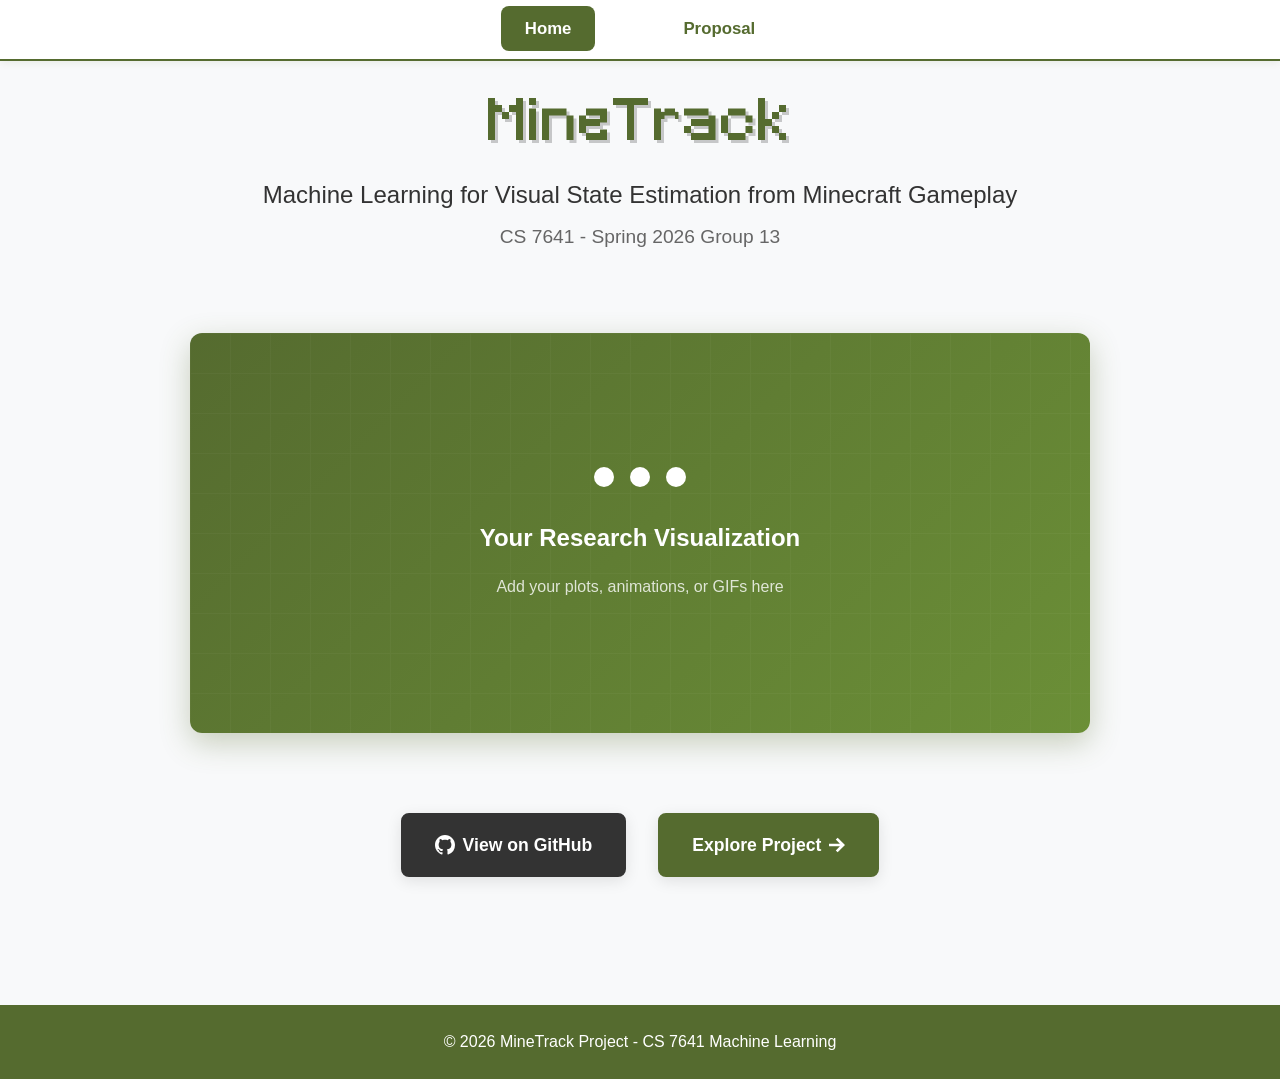
==== index.html @ 646cf546 "added proposal page" ====
<!DOCTYPE html>
<html lang="en">
<head>
    <meta charset="UTF-8">
    <meta name="viewport" content="width=device-width, initial-scale=1.0">
    <title>MineTrack - Machine Learning Project</title>
    <link rel="stylesheet" href="style.css">    <script src=\"script.js\" defer></script></head>
<body>

    <nav>
        <div class="container">
            <ul>
                <li><a href="index.html" class="active">Home</a></li>
                <!-- <li><a href="overview.html">Overview</a></li> -->
                <li><a href="proposal.html">Proposal</a></li>
            </ul>
        </div>
    </nav>

    <main>
        <div class="landing-container">
            <section class="hero-landing">
                <div class="hero-content">
                    <h1 class="hero-title">MineTrack</h1>
                    <p class="hero-subtitle">Machine Learning for Visual State Estimation from Minecraft Gameplay</p>
                    <p class="hero-description">CS 7641 - Spring 2026 Group 13</p>
                </div>
                
                <div class="visual-showcase">
                    <div class="placeholder-visual">
                        <!-- Placeholder for your research plots/animations -->
                        <div class="visual-content">
                            <div class="plot-placeholder">
                                <div class="animated-dots">
                                    <div class="dot"></div>
                                    <div class="dot"></div>
                                    <div class="dot"></div>
                                </div>
                                <p>Your Research Visualization</p>
                                <small>Add your plots, animations, or GIFs here</small>
                            </div>
                        </div>
                    </div>
                </div>

                <div class="action-buttons">
                    <a href="#" class="btn btn-github" id="github-btn">
                        <svg class="github-icon" viewBox="0 0 24 24" width="20" height="20">
                            <path fill="currentColor" d="M12 0C5.37 0 0 5.37 0 12c0 5.31 3.435 9.795 8.205 11.385.6.105.825-.255.825-.57 0-.285-.015-1.23-.015-2.235-3.015.555-3.795-.735-4.035-1.41-.135-.345-.72-1.41-1.23-1.695-.42-.225-1.02-.78-.015-.795.945-.015 1.62.87 1.845 1.23 1.08 1.815 2.805 1.305 3.495.99.105-.78.42-1.305.765-1.605-2.67-.3-5.46-1.335-5.46-5.925 0-1.305.465-2.385 1.23-3.225-.12-.3-.54-1.53.12-3.18 0 0 1.005-.315 3.3 1.23.96-.27 1.98-.405 3-.405s2.04.135 3 .405c2.295-1.56 3.3-1.23 3.3-1.23.66 1.65.24 2.88.12 3.18.765.84 1.23 1.905 1.23 3.225 0 4.605-2.805 5.625-5.475 5.925.435.375.81 1.095.81 2.22 0 1.605-.015 2.895-.015 3.3 0 .315.225.69.825.57A12.02 12.02 0 0024 12c0-6.63-5.37-12-12-12z"/>
                        </svg>
                        View on GitHub
                    </a>
                    <a href="proposal.html" class="btn btn-primary">
                        Explore Project
                        <svg class="arrow-icon" viewBox="0 0 24 24" width="16" height="16">
                            <path fill="currentColor" d="M13.025 1l-2.847 2.828 6.176 6.176h-16.354v3.992h16.354l-6.176 6.176 2.847 2.828 10.975-11z"/>
                        </svg>
                    </a>
                </div>
            </section>
        </div>
    </main>

    <footer>
        <div class="container">
            <p>&copy; 2026 MineTrack Project - CS 7641 Machine Learning</p>
        </div>
    </footer>
</body>
</html>
---- style.css ----
/* Reset and Base Styles */
/* Custom Minecraft Font */
@font-face {
    font-family: 'Minecraft';
    src: url('fonts/Minecraft.ttf') format('truetype');
    font-weight: normal;
    font-style: normal;
}

@import url('https://fonts.googleapis.com/css2?family=Inter:wght@300;400;500;600;700;800&display=swap');

* {
    margin: 0;
    padding: 0;
    box-sizing: border-box;
}

body {
    font-family: 'Inter', 'Segoe UI', 'Roboto', 'Helvetica Neue', Arial, sans-serif;
    line-height: 1.6;
    color: #333;
    background-color: #f8f9fa;
}

.container {
    max-width: 1200px;
    margin: 0 auto;
    padding: 0 20px;
}

/* Minecraft-style title for headers */
.minecraft-title {
    font-family: 'Minecraft', 'Press Start 2P', monospace;
    font-weight: 400;
    text-shadow: 2px 2px 0px rgba(0,0,0,0.2);
    letter-spacing: 1px;
}
.content-panel {
    background-color: white;
    border-radius: 12px;
    padding: 2rem;
    margin: 2rem 0;
    box-shadow: 0 4px 15px rgba(85, 107, 47, 0.1);
    border: 1px solid rgba(85, 107, 47, 0.1);
}

.content-panel h2 {
    color: #556b2f;
    border-bottom: 3px solid #556b2f;
    padding-bottom: 0.5rem;
    margin-bottom: 1.5rem;
}

.content-panel h3 {
    color: #556b2f;
    margin-top: 2rem;
    margin-bottom: 1rem;
}

.content-panel h4 {
    color: #556b2f;
    margin-top: 1.5rem;
    margin-bottom: 0.8rem;
    font-weight: 600;
}

/* Header */
header {
    background-color: white;
    color: #556b2f;
    padding: 2rem 0;
    text-align: center;
    box-shadow: 0 2px 10px rgba(85, 107, 47, 0.1);
}

header h1 {
    font-size: 2.5rem;
    font-weight: 700;
    margin-bottom: 0.5rem;
    letter-spacing: -0.5px;
}

.subtitle {
    font-size: 1.1rem;
    color: #666;
    font-weight: 400;
}

/* Navigation */
nav {
    background-color: white;
    padding: 1rem 0;
    box-shadow: 0 2px 8px rgba(85, 107, 47, 0.1);
    border-bottom: 2px solid #556b2f;
}

nav ul {
    list-style: none;
    display: flex;
    justify-content: center;
    flex-wrap: wrap;
}

nav li {
    margin: 0 2rem;
}

nav a {
    color: #556b2f;
    text-decoration: none;
    padding: 0.8rem 1.5rem;
    border-radius: 8px;
    transition: all 0.3s ease;
    font-weight: 600;
    font-size: 1.05rem;
}

nav a:hover,
nav a.active {
    background-color: #556b2f;
    color: white;
    transform: translateY(-1px);
}

/* Main Content */
main {
    min-height: calc(100vh - 200px);
    padding: 2rem 0;
}

/* Landing Page Styles */
.landing-container {
    max-width: 1400px;
    margin: 0 auto;
    padding: 0 20px;
}

.hero-landing {
    display: flex;
    flex-direction: column;
    align-items: center;
    justify-content: center;
    min-height: 80vh;
    text-align: center;
    gap: 3rem;
}

.hero-content {
    max-width: 800px;
}

.hero-title {
    font-family: 'Minecraft', 'Press Start 2P', monospace;
    font-size: 3.5rem;
    font-weight: 400;
    color: #556b2f;
    margin-bottom: 1rem;
    text-shadow: 3px 3px 0px rgba(0,0,0,0.2);
    letter-spacing: 2px;
    line-height: 1.2;
}

.hero-subtitle {
    font-size: 1.5rem;
    color: #333;
    margin-bottom: 0.5rem;
    font-weight: 400;
}

.hero-description {
    font-size: 1.2rem;
    color: #666;
    font-weight: 300;
}

/* Visual Showcase */
.visual-showcase {
    width: 100%;
    max-width: 900px;
    margin: 2rem 0;
}

.placeholder-visual {
    background: linear-gradient(135deg, #556b2f 0%, #6b8f37 100%);
    border-radius: 12px;
    padding: 3rem;
    box-shadow: 0 10px 30px rgba(85, 107, 47, 0.3);
    min-height: 400px;
    display: flex;
    align-items: center;
    justify-content: center;
    position: relative;
    overflow: hidden;
}

.placeholder-visual::before {
    content: '';
    position: absolute;
    top: 0;
    left: 0;
    right: 0;
    bottom: 0;
    background: url('data:image/svg+xml,<svg xmlns="http://www.w3.org/2000/svg" viewBox="0 0 100 100"><defs><pattern id="grid" width="10" height="10" patternUnits="userSpaceOnUse"><path d="M 10 0 L 0 0 0 10" fill="none" stroke="%23ffffff" stroke-width="0.5" opacity="0.1"/></pattern></defs><rect width="100" height="100" fill="url(%23grid)"/></svg>') repeat;
    opacity: 0.3;
}

.visual-content {
    position: relative;
    z-index: 1;
    color: white;
    text-align: center;
}

.plot-placeholder {
    display: flex;
    flex-direction: column;
    align-items: center;
    gap: 1rem;
}

.animated-dots {
    display: flex;
    gap: 1rem;
    margin-bottom: 1rem;
}

.dot {
    width: 20px;
    height: 20px;
    border-radius: 50%;
    background-color: #ffffff;
    animation: pulse 2s infinite;
}

.dot:nth-child(2) {
    animation-delay: 0.5s;
}

.dot:nth-child(3) {
    animation-delay: 1s;
}

@keyframes pulse {
    0%, 100% {
        opacity: 0.3;
        transform: scale(1);
    }
    50% {
        opacity: 1;
        transform: scale(1.2);
    }
}

.visual-content p {
    font-size: 1.5rem;
    font-weight: bold;
    margin: 0;
}

.visual-content small {
    font-size: 1rem;
    opacity: 0.8;
}

/* Action Buttons */
.action-buttons {
    display: flex;
    gap: 2rem;
    justify-content: center;
    flex-wrap: wrap;
}

.btn {
    display: inline-flex;
    align-items: center;
    gap: 0.5rem;
    padding: 1rem 2rem;
    text-decoration: none;
    border-radius: 8px;
    font-weight: 600;
    font-size: 1.1rem;
    transition: all 0.3s ease;
    box-shadow: 0 4px 15px rgba(0,0,0,0.1);
    min-width: 180px;
    justify-content: center;
}

.btn:hover {
    transform: translateY(-2px);
    box-shadow: 0 6px 20px rgba(0,0,0,0.15);
}

.btn-github {
    background-color: #333;
    color: white;
    border: 2px solid #333;
}

.btn-github:hover {
    background-color: #555;
    border-color: #555;
}

.btn-primary {
    background-color: #556b2f;
    color: white;
    border: 2px solid #556b2f;
}

.btn-primary:hover {
    background-color: #6b8f37;
    border-color: #6b8f37;
}

.github-icon, .arrow-icon {
    flex-shrink: 0;
}

.arrow-icon {
    transition: transform 0.3s ease;
}

.btn-primary:hover .arrow-icon {
    transform: translateX(4px);
}

/* Section Styling */
section {
    margin-bottom: 3rem;
}

section h3 {
    font-size: 1.8rem;
    color: #2c3e50;
    margin-bottom: 1.5rem;
    border-bottom: 2px solid #3498db;
    padding-bottom: 0.5rem;
}

section h4 {
    font-size: 1.3rem;
    color: #34495e;
    margin: 1.5rem 0 1rem 0;
}

/* Quick Links */
.quick-links ul {
    list-style: none;
}

.quick-links li {
    margin: 0.7rem 0;
}

.quick-links a {
    color: #3498db;
    text-decoration: none;
    font-size: 1.1rem;
    border-left: 3px solid #3498db;
    padding-left: 1rem;
    display: block;
    transition: all 0.3s ease;
}

.quick-links a:hover {
    color: #2980b9;
    border-left-color: #2980b9;
    padding-left: 1.5rem;
}

/* Content Pages */
.content {
    max-width: 800px;
    margin: 0 auto;
}

.content h2 {
    font-size: 2rem;
    color: #556b2f;
    margin-bottom: 1.5rem;
    border-bottom: 3px solid #556b2f;
    padding-bottom: 0.5rem;
}

.content p {
    margin-bottom: 1.2rem;
    text-align: justify;
    line-height: 1.7;
}

.content ul, .content ol {
    margin-bottom: 1.2rem;
    padding-left: 2rem;
}

.content li {
    margin-bottom: 0.5rem;
}

/* Code blocks and pre-formatted text */
pre, code {
    background-color: #f4f4f4;
    border: 1px solid #ddd;
    border-radius: 4px;
    font-family: 'Courier New', monospace;
}

code {
    padding: 0.2rem 0.4rem;
    font-size: 0.9rem;
}

pre {
    padding: 1rem;
    overflow-x: auto;
    margin: 1rem 0;
}

/* Tables */
table {
    width: 100%;
    border-collapse: collapse;
    margin: 1.5rem 0;
    background-color: white;
    border-radius: 8px;
    overflow: hidden;
    box-shadow: 0 2px 8px rgba(85, 107, 47, 0.1);
}

th, td {
    padding: 1rem;
    text-align: left;
    border-bottom: 1px solid rgba(85, 107, 47, 0.1);
}

th {
    background-color: #556b2f;
    color: white;
    font-weight: 600;
    font-size: 0.95rem;
}

td {
    font-size: 0.9rem;
}

tr:hover {
    background-color: rgba(85, 107, 47, 0.05);
}

/* Data Stats and Results Tables */
.data-stats, .results-table {
    margin: 1.5rem 0;
}

/* Visualization Placeholder */
.visualization-placeholder {
    background-color: #f8f9fa;
    border: 2px dashed rgba(85, 107, 47, 0.3);
    border-radius: 8px;
    padding: 3rem;
    text-align: center;
    margin: 2rem 0;
    color: #666;
}

/* Strengths and Limitations Layout */
.strengths-limitations {
    display: grid;
    grid-template-columns: 1fr 1fr;
    gap: 2rem;
    margin: 2rem 0;
}

.strength-section, .limitation-section {
    background-color: #f8f9fa;
    padding: 1.5rem;
    border-radius: 8px;
    border-left: 4px solid #556b2f;
}

.strength-section h5, .limitation-section h5 {
    color: #556b2f;
    margin-bottom: 1rem;
    font-size: 1.1rem;
    font-weight: 600;
}

.strength-section ul, .limitation-section ul {
    margin: 0;
    padding-left: 1.2rem;
}

.strength-section li, .limitation-section li {
    margin-bottom: 0.5rem;
    color: #333;
}

/* Footer */
footer {
    background-color: #556b2f;
    color: white;
    text-align: center;
    padding: 1.5rem 0;
    margin-top: 3rem;
}

/* Responsive Design */
@media (max-width: 768px) {
    header h1 {
        font-size: 2rem;
    }
    
    nav ul {
        flex-direction: column;
        align-items: center;
    }
    
    nav li {
        margin: 0.3rem 0;
    }
    
    .hero-title {
        font-size: 2.2rem;
        letter-spacing: 1px;
    }
    
    .hero-subtitle {
        font-size: 1.2rem;
    }
    
    .placeholder-visual {
        padding: 2rem 1rem;
        min-height: 300px;
    }
    
    .action-buttons {
        flex-direction: column;
        align-items: center;
    }
    
    .btn {
        width: 100%;
        max-width: 280px;
    }
    
    .content-panel {
        padding: 1.5rem;
        margin: 1rem 0;
    }
    
    .strengths-limitations {
        grid-template-columns: 1fr;
        gap: 1rem;
    }
    
    .container {
        padding: 0 15px;
    }
    
    .landing-container {
        padding: 0 15px;
    }
    
    table {
        font-size: 0.85rem;
    }
    
    th, td {
        padding: 0.7rem 0.5rem;
    }
}
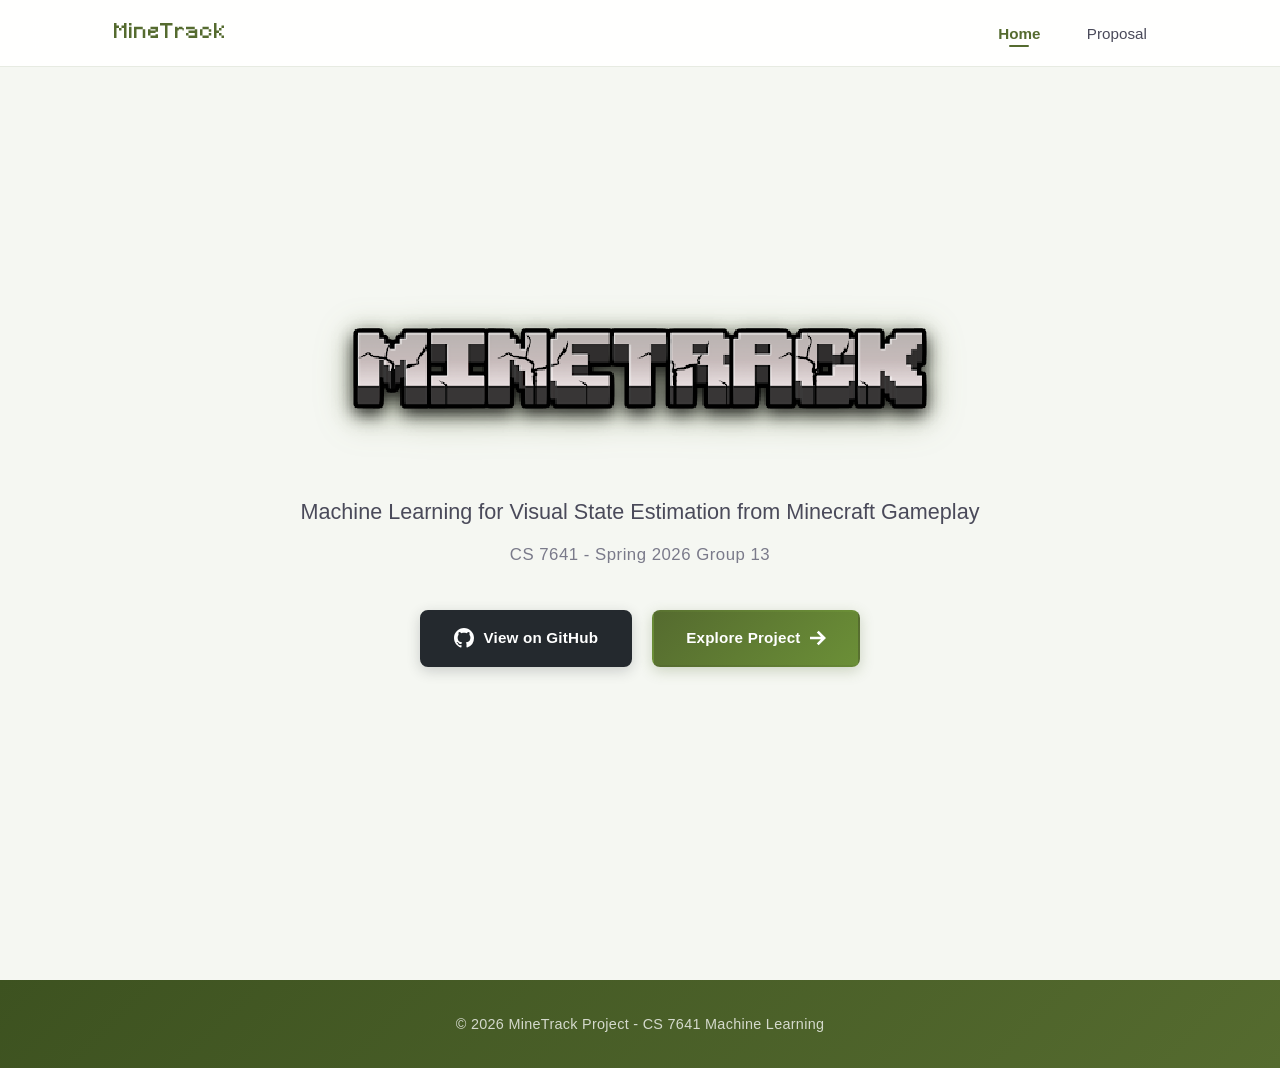
==== commit 4c3a7cb6: "Layout and visual updates" ====
--- a/index.html
+++ b/index.html
@@ -9,9 +9,9 @@
 
     <nav>
         <div class="container">
+            <a href="index.html" class="nav-brand">MineTrack</a>
             <ul>
                 <li><a href="index.html" class="active">Home</a></li>
-                <!-- <li><a href="overview.html">Overview</a></li> -->
                 <li><a href="proposal.html">Proposal</a></li>
             </ul>
         </div>
@@ -21,14 +21,13 @@
         <div class="landing-container">
             <section class="hero-landing">
                 <div class="hero-content">
-                    <h1 class="hero-title">MineTrack</h1>
+                    <img src="media/images/minetrack_logo.png" alt="MineTrack" class="hero-logo">
                     <p class="hero-subtitle">Machine Learning for Visual State Estimation from Minecraft Gameplay</p>
                     <p class="hero-description">CS 7641 - Spring 2026 Group 13</p>
                 </div>
                 
-                <div class="visual-showcase">
+                <!-- <div class="visual-showcase">
                     <div class="placeholder-visual">
-                        <!-- Placeholder for your research plots/animations -->
                         <div class="visual-content">
                             <div class="plot-placeholder">
                                 <div class="animated-dots">
@@ -41,7 +40,7 @@
                             </div>
                         </div>
                     </div>
-                </div>
+                </div> -->
 
                 <div class="action-buttons">
                     <a href="#" class="btn btn-github" id="github-btn">
--- a/style.css
+++ b/style.css
@@ -1,5 +1,29 @@
-/* Reset and Base Styles */
-/* Custom Minecraft Font */
+/* ===== CSS Custom Properties ===== */
+:root {
+    --green-dark: #3d5220;
+    --green-primary: #556b2f;
+    --green-medium: #6b8f37;
+    --green-light: #8ab648;
+    --green-pale: #e8f0d8;
+    --bg-body: #f5f7f2;
+    --bg-card: #ffffff;
+    --text-primary: #1a1a2e;
+    --text-secondary: #4a4a5a;
+    --text-muted: #7a7a8a;
+    --shadow-sm: 0 2px 8px rgba(85, 107, 47, 0.08);
+    --shadow-md: 0 4px 20px rgba(85, 107, 47, 0.12);
+    --shadow-lg: 0 12px 40px rgba(85, 107, 47, 0.18);
+    --shadow-hover: 0 8px 30px rgba(85, 107, 47, 0.22);
+    --radius-sm: 8px;
+    --radius-md: 14px;
+    --radius-lg: 20px;
+    --transition-fast: 0.2s cubic-bezier(0.4, 0, 0.2, 1);
+    --transition-smooth: 0.35s cubic-bezier(0.4, 0, 0.2, 1);
+    --font-body: 'Inter', 'Segoe UI', 'Roboto', 'Helvetica Neue', Arial, sans-serif;
+    --font-minecraft: 'Minecraft', 'Press Start 2P', monospace;
+}
+
+/* ===== Reset & Base ===== */
 @font-face {
     font-family: 'Minecraft';
     src: url('fonts/Minecraft.ttf') format('truetype');
@@ -9,68 +33,179 @@
 
 @import url('https://fonts.googleapis.com/css2?family=Inter:wght@300;400;500;600;700;800&display=swap');
 
-* {
+*, *::before, *::after {
     margin: 0;
     padding: 0;
     box-sizing: border-box;
 }
 
+html {
+    scroll-behavior: smooth;
+}
+
 body {
-    font-family: 'Inter', 'Segoe UI', 'Roboto', 'Helvetica Neue', Arial, sans-serif;
-    line-height: 1.6;
-    color: #333;
-    background-color: #f8f9fa;
+    font-family: var(--font-body);
+    line-height: 1.7;
+    color: var(--text-primary);
+    background-color: var(--bg-body);
+    -webkit-font-smoothing: antialiased;
+    -moz-osx-font-smoothing: grayscale;
 }
 
 .container {
-    max-width: 1200px;
+    max-width: 1100px;
     margin: 0 auto;
-    padding: 0 20px;
-}
-
-/* Minecraft-style title for headers */
+    padding: 0 24px;
+}
+
+/* ===== Scroll Animations ===== */
+.fade-in {
+    opacity: 0;
+    transform: translateY(24px);
+    transition: opacity 0.6s cubic-bezier(0.22, 1, 0.36, 1),
+                transform 0.6s cubic-bezier(0.22, 1, 0.36, 1);
+}
+
+.fade-in.visible {
+    opacity: 1;
+    transform: translateY(0);
+}
+
+/* Stagger delay classes for sequential reveal */
+.fade-delay-1 { transition-delay: 0.1s; }
+.fade-delay-2 { transition-delay: 0.2s; }
+.fade-delay-3 { transition-delay: 0.3s; }
+.fade-delay-4 { transition-delay: 0.4s; }
+
+/* ===== Minecraft Title Utility ===== */
 .minecraft-title {
-    font-family: 'Minecraft', 'Press Start 2P', monospace;
+    font-family: var(--font-minecraft);
     font-weight: 400;
-    text-shadow: 2px 2px 0px rgba(0,0,0,0.2);
+    text-shadow: 2px 2px 0px rgba(0,0,0,0.15);
     letter-spacing: 1px;
 }
+
+/* ===== Content Panels ===== */
 .content-panel {
-    background-color: white;
-    border-radius: 12px;
-    padding: 2rem;
+    background-color: var(--bg-card);
+    border-radius: var(--radius-md);
+    padding: 2.5rem;
     margin: 2rem 0;
-    box-shadow: 0 4px 15px rgba(85, 107, 47, 0.1);
-    border: 1px solid rgba(85, 107, 47, 0.1);
+    box-shadow: var(--shadow-md);
+    border: 1px solid rgba(85, 107, 47, 0.06);
+    transition: box-shadow var(--transition-smooth), transform var(--transition-smooth);
+    position: relative;
+    overflow: hidden;
+}
+
+.content-panel::before {
+    content: '';
+    position: absolute;
+    top: 0;
+    left: 0;
+    width: 4px;
+    height: 100%;
+    background: linear-gradient(180deg, var(--green-light), var(--green-primary));
+    border-radius: 4px 0 0 4px;
+    opacity: 0;
+    transition: opacity var(--transition-smooth);
+}
+
+.content-panel:hover {
+    box-shadow: var(--shadow-hover);
+    transform: translateY(-2px);
+}
+
+.content-panel:hover::before {
+    opacity: 1;
 }
 
 .content-panel h2 {
-    color: #556b2f;
-    border-bottom: 3px solid #556b2f;
-    padding-bottom: 0.5rem;
+    color: var(--green-dark);
+    border-bottom: none;
+    padding-bottom: 0.75rem;
     margin-bottom: 1.5rem;
+    font-family: var(--font-minecraft);
+    font-size: 1.6rem;
+    font-weight: 400;
+    position: relative;
+    letter-spacing: 0.5px;
+    line-height: 1.4;
+}
+
+.content-panel h2::after {
+    content: '';
+    position: absolute;
+    bottom: 0;
+    left: 0;
+    width: 50px;
+    height: 3px;
+    background: linear-gradient(90deg, var(--green-primary), var(--green-light));
+    border-radius: 3px;
+    transition: width var(--transition-smooth);
+}
+
+.content-panel:hover h2::after {
+    width: 80px;
 }
 
 .content-panel h3 {
-    color: #556b2f;
+    color: var(--green-primary);
     margin-top: 2rem;
     margin-bottom: 1rem;
+    font-weight: 600;
 }
 
 .content-panel h4 {
-    color: #556b2f;
-    margin-top: 1.5rem;
+    color: var(--green-dark);
+    margin-top: 1.75rem;
     margin-bottom: 0.8rem;
     font-weight: 600;
-}
-
-/* Header */
+    font-size: 1.05rem;
+    display: flex;
+    align-items: center;
+    gap: 0.5rem;
+}
+
+.content-panel h4::before {
+    content: '';
+    display: inline-block;
+    width: 6px;
+    height: 6px;
+    background-color: var(--green-medium);
+    border-radius: 50%;
+    flex-shrink: 0;
+}
+
+.content-panel p {
+    margin-bottom: 1rem;
+    color: var(--text-secondary);
+    line-height: 1.8;
+}
+
+.content-panel ul,
+.content-panel ol {
+    margin-left: 1.5rem;
+    margin-bottom: 1rem;
+}
+
+.content-panel li {
+    margin-bottom: 0.5rem;
+    color: var(--text-secondary);
+    line-height: 1.7;
+}
+
+.content-panel li::marker {
+    color: var(--green-medium);
+}
+
+/* ===== Header ===== */
 header {
-    background-color: white;
-    color: #556b2f;
+    background-color: var(--bg-card);
+    color: var(--green-primary);
     padding: 2rem 0;
     text-align: center;
-    box-shadow: 0 2px 10px rgba(85, 107, 47, 0.1);
+    box-shadow: var(--shadow-sm);
 }
 
 header h1 {
@@ -82,57 +217,111 @@
 
 .subtitle {
     font-size: 1.1rem;
-    color: #666;
+    color: var(--text-muted);
     font-weight: 400;
 }
 
-/* Navigation */
+/* ===== Navigation ===== */
 nav {
-    background-color: white;
+    background-color: rgba(255, 255, 255, 0.92);
+    backdrop-filter: blur(16px);
+    -webkit-backdrop-filter: blur(16px);
+    padding: 0;
+    box-shadow: 0 1px 0 rgba(85, 107, 47, 0.08);
+    border-bottom: none;
+    position: sticky;
+    top: 0;
+    z-index: 1000;
+    transition: box-shadow var(--transition-smooth);
+}
+
+nav.scrolled {
+    box-shadow: var(--shadow-md);
+}
+
+nav .container {
+    display: flex;
+    align-items: center;
+    justify-content: space-between;
+    padding-top: 0;
+    padding-bottom: 0;
+}
+
+.nav-brand {
+    font-family: var(--font-minecraft);
+    font-size: 1.25rem;
+    color: var(--green-primary);
+    text-decoration: none;
+    letter-spacing: 1px;
     padding: 1rem 0;
-    box-shadow: 0 2px 8px rgba(85, 107, 47, 0.1);
-    border-bottom: 2px solid #556b2f;
+    transition: color var(--transition-fast);
+}
+
+.nav-brand:hover {
+    color: var(--green-medium);
 }
 
 nav ul {
     list-style: none;
     display: flex;
-    justify-content: center;
-    flex-wrap: wrap;
+    align-items: center;
+    gap: 0.5rem;
 }
 
 nav li {
-    margin: 0 2rem;
+    margin: 0;
 }
 
 nav a {
-    color: #556b2f;
+    color: var(--text-secondary);
     text-decoration: none;
-    padding: 0.8rem 1.5rem;
-    border-radius: 8px;
-    transition: all 0.3s ease;
+    padding: 0.6rem 1.2rem;
+    border-radius: var(--radius-sm);
+    transition: all var(--transition-fast);
+    font-weight: 500;
+    font-size: 0.95rem;
+    position: relative;
+}
+
+nav a::after {
+    content: '';
+    position: absolute;
+    bottom: 4px;
+    left: 50%;
+    transform: translateX(-50%) scaleX(0);
+    width: 20px;
+    height: 2px;
+    background-color: var(--green-primary);
+    border-radius: 2px;
+    transition: transform var(--transition-fast);
+}
+
+nav a:hover {
+    color: var(--green-primary);
+    background-color: var(--green-pale);
+}
+
+nav a.active {
+    color: var(--green-primary);
     font-weight: 600;
-    font-size: 1.05rem;
-}
-
-nav a:hover,
-nav a.active {
-    background-color: #556b2f;
-    color: white;
-    transform: translateY(-1px);
-}
-
-/* Main Content */
+    background-color: transparent;
+}
+
+nav a.active::after {
+    transform: translateX(-50%) scaleX(1);
+}
+
+/* ===== Main Content ===== */
 main {
-    min-height: calc(100vh - 200px);
-    padding: 2rem 0;
-}
-
-/* Landing Page Styles */
+    min-height: calc(100vh - 160px);
+    padding: 2.5rem 0;
+}
+
+/* ===== Landing Page ===== */
 .landing-container {
-    max-width: 1400px;
+    max-width: 1200px;
     margin: 0 auto;
-    padding: 0 20px;
+    padding: 0 24px;
 }
 
 .hero-landing {
@@ -140,57 +329,103 @@
     flex-direction: column;
     align-items: center;
     justify-content: center;
-    min-height: 80vh;
+    min-height: 82vh;
     text-align: center;
-    gap: 3rem;
+    gap: 2.5rem;
 }
 
 .hero-content {
-    max-width: 800px;
+    max-width: 750px;
 }
 
 .hero-title {
-    font-family: 'Minecraft', 'Press Start 2P', monospace;
-    font-size: 3.5rem;
+    font-family: var(--font-minecraft);
+    font-size: 3.8rem;
     font-weight: 400;
-    color: #556b2f;
-    margin-bottom: 1rem;
-    text-shadow: 3px 3px 0px rgba(0,0,0,0.2);
-    letter-spacing: 2px;
+    background: linear-gradient(135deg, var(--green-dark) 0%, var(--green-medium) 50%, var(--green-light) 100%);
+    -webkit-background-clip: text;
+    -webkit-text-fill-color: transparent;
+    background-clip: text;
+    margin-bottom: 1.25rem;
+    letter-spacing: 3px;
     line-height: 1.2;
+    animation: titleFadeIn 1s cubic-bezier(0.22, 1, 0.36, 1) forwards;
+}
+
+@keyframes titleFadeIn {
+    from {
+        opacity: 0;
+        transform: translateY(20px);
+    }
+    to {
+        opacity: 1;
+        transform: translateY(0);
+    }
 }
 
 .hero-subtitle {
-    font-size: 1.5rem;
-    color: #333;
-    margin-bottom: 0.5rem;
+    font-size: 1.35rem;
+    color: var(--text-secondary);
+    margin-bottom: 0.75rem;
     font-weight: 400;
+    line-height: 1.6;
+    animation: subtitleFadeIn 1s 0.2s cubic-bezier(0.22, 1, 0.36, 1) both;
+}
+
+@keyframes subtitleFadeIn {
+    from {
+        opacity: 0;
+        transform: translateY(14px);
+    }
+    to {
+        opacity: 1;
+        transform: translateY(0);
+    }
 }
 
 .hero-description {
-    font-size: 1.2rem;
-    color: #666;
-    font-weight: 300;
-}
-
-/* Visual Showcase */
+    font-size: 1.05rem;
+    color: var(--text-muted);
+    font-weight: 400;
+    letter-spacing: 0.5px;
+    animation: subtitleFadeIn 1s 0.35s cubic-bezier(0.22, 1, 0.36, 1) both;
+}
+
+/* ===== Hero Logo ===== */
+.hero-logo {
+    max-width: 720px;
+    width: 100%;
+    height: auto;
+    margin-bottom: 1.25rem;
+    image-rendering: pixelated;
+    filter: drop-shadow(0 4px 16px rgba(85, 107, 47, 0.35));
+    animation: titleFadeIn 1s cubic-bezier(0.22, 1, 0.36, 1) forwards;
+}
+
+/* ===== Visual Showcase ===== */
 .visual-showcase {
     width: 100%;
-    max-width: 900px;
-    margin: 2rem 0;
+    max-width: 820px;
+    margin: 1rem 0;
+    animation: subtitleFadeIn 1s 0.5s cubic-bezier(0.22, 1, 0.36, 1) both;
 }
 
 .placeholder-visual {
-    background: linear-gradient(135deg, #556b2f 0%, #6b8f37 100%);
-    border-radius: 12px;
-    padding: 3rem;
-    box-shadow: 0 10px 30px rgba(85, 107, 47, 0.3);
-    min-height: 400px;
+    background: linear-gradient(135deg, var(--green-dark) 0%, var(--green-primary) 40%, var(--green-medium) 100%);
+    border-radius: var(--radius-lg);
+    padding: 3.5rem;
+    box-shadow: var(--shadow-lg);
+    min-height: 360px;
     display: flex;
     align-items: center;
     justify-content: center;
     position: relative;
     overflow: hidden;
+    transition: transform var(--transition-smooth), box-shadow var(--transition-smooth);
+}
+
+.placeholder-visual:hover {
+    box-shadow: 0 16px 50px rgba(85, 107, 47, 0.25);
 }
 
 .placeholder-visual::before {
@@ -204,6 +439,19 @@
     opacity: 0.3;
 }
 
+/* Decorative floating shapes */
+.placeholder-visual::after {
+    content: '';
+    position: absolute;
+    top: -40%;
+    right: -20%;
+    width: 400px;
+    height: 400px;
+    background: radial-gradient(circle, rgba(255,255,255,0.08) 0%, transparent 70%);
+    border-radius: 50%;
+    pointer-events: none;
+}
+
 .visual-content {
     position: relative;
     z-index: 1;
@@ -215,7 +463,7 @@
     display: flex;
     flex-direction: column;
     align-items: center;
-    gap: 1rem;
+    gap: 1.25rem;
 }
 
 .animated-dots {
@@ -225,91 +473,92 @@
 }
 
 .dot {
-    width: 20px;
-    height: 20px;
+    width: 14px;
+    height: 14px;
     border-radius: 50%;
-    background-color: #ffffff;
-    animation: pulse 2s infinite;
-}
-
-.dot:nth-child(2) {
-    animation-delay: 0.5s;
-}
-
-.dot:nth-child(3) {
-    animation-delay: 1s;
-}
-
-@keyframes pulse {
+    background-color: rgba(255, 255, 255, 0.9);
+    animation: dotPulse 2s infinite;
+}
+
+.dot:nth-child(2) { animation-delay: 0.4s; }
+.dot:nth-child(3) { animation-delay: 0.8s; }
+
+@keyframes dotPulse {
     0%, 100% {
-        opacity: 0.3;
+        opacity: 0.25;
         transform: scale(1);
     }
     50% {
         opacity: 1;
-        transform: scale(1.2);
+        transform: scale(1.3);
     }
 }
 
 .visual-content p {
-    font-size: 1.5rem;
-    font-weight: bold;
+    font-size: 1.3rem;
+    font-weight: 600;
     margin: 0;
+    letter-spacing: 0.3px;
 }
 
 .visual-content small {
-    font-size: 1rem;
-    opacity: 0.8;
-}
-
-/* Action Buttons */
+    font-size: 0.95rem;
+    opacity: 0.7;
+    font-weight: 300;
+}
+
+/* ===== Action Buttons ===== */
 .action-buttons {
     display: flex;
-    gap: 2rem;
+    gap: 1.25rem;
     justify-content: center;
     flex-wrap: wrap;
+    animation: subtitleFadeIn 1s 0.65s cubic-bezier(0.22, 1, 0.36, 1) both;
 }
 
 .btn {
     display: inline-flex;
     align-items: center;
-    gap: 0.5rem;
-    padding: 1rem 2rem;
+    gap: 0.6rem;
+    padding: 0.85rem 2rem;
     text-decoration: none;
-    border-radius: 8px;
+    border-radius: var(--radius-sm);
     font-weight: 600;
-    font-size: 1.1rem;
-    transition: all 0.3s ease;
-    box-shadow: 0 4px 15px rgba(0,0,0,0.1);
+    font-size: 0.95rem;
+    transition: all var(--transition-smooth);
     min-width: 180px;
     justify-content: center;
+    cursor: pointer;
+    letter-spacing: 0.2px;
 }
 
 .btn:hover {
-    transform: translateY(-2px);
-    box-shadow: 0 6px 20px rgba(0,0,0,0.15);
+    transform: translateY(-3px);
 }
 
 .btn-github {
-    background-color: #333;
+    background-color: #24292e;
     color: white;
-    border: 2px solid #333;
+    border: 2px solid #24292e;
+    box-shadow: 0 4px 14px rgba(36, 41, 46, 0.2);
 }
 
 .btn-github:hover {
-    background-color: #555;
-    border-color: #555;
+    background-color: #2f363d;
+    border-color: #2f363d;
+    box-shadow: 0 8px 24px rgba(36, 41, 46, 0.3);
 }
 
 .btn-primary {
-    background-color: #556b2f;
+    background: linear-gradient(135deg, var(--green-primary), var(--green-medium));
     color: white;
-    border: 2px solid #556b2f;
+    border: 2px solid transparent;
+    box-shadow: 0 4px 14px rgba(85, 107, 47, 0.25);
 }
 
 .btn-primary:hover {
-    background-color: #6b8f37;
-    border-color: #6b8f37;
+    box-shadow: 0 8px 24px rgba(85, 107, 47, 0.35);
+    background: linear-gradient(135deg, var(--green-medium), var(--green-light));
 }
 
 .github-icon, .arrow-icon {
@@ -317,33 +566,33 @@
 }
 
 .arrow-icon {
-    transition: transform 0.3s ease;
+    transition: transform var(--transition-fast);
 }
 
 .btn-primary:hover .arrow-icon {
     transform: translateX(4px);
 }
 
-/* Section Styling */
+/* ===== Section Styling ===== */
 section {
-    margin-bottom: 3rem;
+    margin-bottom: 2rem;
 }
 
 section h3 {
     font-size: 1.8rem;
-    color: #2c3e50;
+    color: var(--text-primary);
     margin-bottom: 1.5rem;
-    border-bottom: 2px solid #3498db;
+    border-bottom: 2px solid var(--green-pale);
     padding-bottom: 0.5rem;
 }
 
 section h4 {
     font-size: 1.3rem;
-    color: #34495e;
+    color: var(--text-primary);
     margin: 1.5rem 0 1rem 0;
 }
 
-/* Quick Links */
+/* ===== Quick Links ===== */
 .quick-links ul {
     list-style: none;
 }
@@ -353,22 +602,24 @@
 }
 
 .quick-links a {
-    color: #3498db;
+    color: var(--green-primary);
     text-decoration: none;
-    font-size: 1.1rem;
-    border-left: 3px solid #3498db;
-    padding-left: 1rem;
+    font-size: 1.05rem;
+    border-left: 3px solid var(--green-pale);
+    padding: 0.4rem 1rem;
     display: block;
-    transition: all 0.3s ease;
+    transition: all var(--transition-fast);
+    border-radius: 0 var(--radius-sm) var(--radius-sm) 0;
 }
 
 .quick-links a:hover {
-    color: #2980b9;
-    border-left-color: #2980b9;
-    padding-left: 1.5rem;
-}
-
-/* Content Pages */
+    color: var(--green-dark);
+    border-left-color: var(--green-primary);
+    background-color: var(--green-pale);
+    padding-left: 1.4rem;
+}
+
+/* ===== Content Pages ===== */
 .content {
     max-width: 800px;
     margin: 0 auto;
@@ -376,16 +627,17 @@
 
 .content h2 {
     font-size: 2rem;
-    color: #556b2f;
+    color: var(--green-dark);
     margin-bottom: 1.5rem;
-    border-bottom: 3px solid #556b2f;
+    border-bottom: 3px solid var(--green-primary);
     padding-bottom: 0.5rem;
 }
 
 .content p {
     margin-bottom: 1.2rem;
     text-align: justify;
-    line-height: 1.7;
+    line-height: 1.8;
+    color: var(--text-secondary);
 }
 
 .content ul, .content ol {
@@ -395,94 +647,108 @@
 
 .content li {
     margin-bottom: 0.5rem;
-}
-
-/* Code blocks and pre-formatted text */
+    color: var(--text-secondary);
+}
+
+/* ===== Code Blocks ===== */
 pre, code {
-    background-color: #f4f4f4;
-    border: 1px solid #ddd;
-    border-radius: 4px;
+    background-color: #f0f3ea;
+    border: 1px solid rgba(85, 107, 47, 0.12);
+    border-radius: 6px;
     font-family: 'Courier New', monospace;
 }
 
 code {
-    padding: 0.2rem 0.4rem;
-    font-size: 0.9rem;
+    padding: 0.2rem 0.5rem;
+    font-size: 0.88rem;
+    color: var(--green-dark);
 }
 
 pre {
-    padding: 1rem;
+    padding: 1.25rem;
     overflow-x: auto;
     margin: 1rem 0;
 }
 
-/* Tables */
+/* ===== Tables ===== */
 table {
     width: 100%;
     border-collapse: collapse;
     margin: 1.5rem 0;
-    background-color: white;
-    border-radius: 8px;
+    background-color: var(--bg-card);
+    border-radius: var(--radius-md);
     overflow: hidden;
-    box-shadow: 0 2px 8px rgba(85, 107, 47, 0.1);
+    box-shadow: var(--shadow-sm);
 }
 
 th, td {
-    padding: 1rem;
+    padding: 1rem 1.25rem;
     text-align: left;
-    border-bottom: 1px solid rgba(85, 107, 47, 0.1);
+    border-bottom: 1px solid rgba(85, 107, 47, 0.08);
 }
 
 th {
-    background-color: #556b2f;
+    background: linear-gradient(135deg, var(--green-primary), var(--green-medium));
     color: white;
     font-weight: 600;
-    font-size: 0.95rem;
+    font-size: 0.9rem;
+    text-transform: uppercase;
+    letter-spacing: 0.5px;
 }
 
 td {
     font-size: 0.9rem;
+    color: var(--text-secondary);
 }
 
 tr:hover {
-    background-color: rgba(85, 107, 47, 0.05);
-}
-
-/* Data Stats and Results Tables */
+    background-color: rgba(85, 107, 47, 0.04);
+}
+
+tr:last-child td {
+    border-bottom: none;
+}
+
+/* ===== Data Stats ===== */
 .data-stats, .results-table {
     margin: 1.5rem 0;
 }
 
-/* Visualization Placeholder */
+/* ===== Visualization Placeholder ===== */
 .visualization-placeholder {
-    background-color: #f8f9fa;
-    border: 2px dashed rgba(85, 107, 47, 0.3);
-    border-radius: 8px;
+    background-color: var(--green-pale);
+    border: 2px dashed rgba(85, 107, 47, 0.2);
+    border-radius: var(--radius-md);
     padding: 3rem;
     text-align: center;
     margin: 2rem 0;
-    color: #666;
-}
-
-/* Strengths and Limitations Layout */
+    color: var(--text-muted);
+}
+
+/* ===== Strengths and Limitations ===== */
 .strengths-limitations {
     display: grid;
     grid-template-columns: 1fr 1fr;
-    gap: 2rem;
+    gap: 1.5rem;
     margin: 2rem 0;
 }
 
 .strength-section, .limitation-section {
-    background-color: #f8f9fa;
+    background-color: var(--green-pale);
     padding: 1.5rem;
-    border-radius: 8px;
-    border-left: 4px solid #556b2f;
+    border-radius: var(--radius-sm);
+    border-left: 4px solid var(--green-primary);
+    transition: transform var(--transition-fast);
+}
+
+.strength-section:hover, .limitation-section:hover {
+    transform: translateY(-2px);
 }
 
 .strength-section h5, .limitation-section h5 {
-    color: #556b2f;
+    color: var(--green-dark);
     margin-bottom: 1rem;
-    font-size: 1.1rem;
+    font-size: 1.05rem;
     font-weight: 600;
 }
 
@@ -493,80 +759,148 @@
 
 .strength-section li, .limitation-section li {
     margin-bottom: 0.5rem;
-    color: #333;
-}
-
-/* Footer */
+    color: var(--text-secondary);
+}
+
+/* ===== Footer ===== */
 footer {
-    background-color: #556b2f;
-    color: white;
+    background: linear-gradient(135deg, var(--green-dark), var(--green-primary));
+    color: rgba(255, 255, 255, 0.9);
     text-align: center;
-    padding: 1.5rem 0;
-    margin-top: 3rem;
-}
-
-/* Responsive Design */
+    padding: 2rem 0;
+    margin-top: 4rem;
+    font-size: 0.9rem;
+    letter-spacing: 0.3px;
+}
+
+footer p {
+    opacity: 0.85;
+}
+
+/* ===== Responsive Design ===== */
 @media (max-width: 768px) {
     header h1 {
         font-size: 2rem;
     }
-    
+
+    nav .container {
+        flex-direction: column;
+        gap: 0.5rem;
+        padding-top: 0.5rem;
+        padding-bottom: 0.5rem;
+    }
+
     nav ul {
-        flex-direction: column;
-        align-items: center;
-    }
-    
+        gap: 0.25rem;
+    }
+
     nav li {
-        margin: 0.3rem 0;
-    }
-    
+        margin: 0;
+    }
+
     .hero-title {
-        font-size: 2.2rem;
+        font-size: 2.4rem;
         letter-spacing: 1px;
     }
-    
+
     .hero-subtitle {
-        font-size: 1.2rem;
-    }
-    
+        font-size: 1.15rem;
+    }
+
+    .hero-landing {
+        min-height: 70vh;
+        gap: 2rem;
+    }
+
     .placeholder-visual {
-        padding: 2rem 1rem;
-        min-height: 300px;
-    }
-    
+        padding: 2rem 1.25rem;
+        min-height: 280px;
+        border-radius: var(--radius-md);
+    }
+
     .action-buttons {
         flex-direction: column;
         align-items: center;
     }
-    
+
     .btn {
         width: 100%;
         max-width: 280px;
     }
-    
+
     .content-panel {
         padding: 1.5rem;
-        margin: 1rem 0;
-    }
-    
+        margin: 1.25rem 0;
+        border-radius: var(--radius-sm);
+    }
+
+    .content-panel h2 {
+        font-size: 1.35rem;
+    }
+
     .strengths-limitations {
         grid-template-columns: 1fr;
         gap: 1rem;
     }
-    
+
     .container {
-        padding: 0 15px;
-    }
-    
+        padding: 0 16px;
+    }
+
     .landing-container {
-        padding: 0 15px;
-    }
-    
+        padding: 0 16px;
+    }
+
     table {
         font-size: 0.85rem;
     }
-    
+
     th, td {
         padding: 0.7rem 0.5rem;
     }
+}
+
+@media (max-width: 480px) {
+    .hero-title {
+        font-size: 2rem;
+    }
+
+    .content-panel {
+        padding: 1.25rem;
+    }
+
+    .btn {
+        padding: 0.75rem 1.5rem;
+        font-size: 0.9rem;
+    }
+}
+
+/* ===== Citations ===== */
+.cite a {
+    text-decoration: none;
+    color: var(--green-primary);
+    font-size: 0.88em;
+    font-weight: 600;
+    line-height: 0;
+    transition: color var(--transition-fast);
+}
+
+.cite a:hover {
+    text-decoration: underline;
+    color: var(--green-medium);
+}
+
+.references-list {
+    list-style-type: none;
+    margin-left: 0;
+    padding-left: 0;
+}
+
+.references-list li {
+    margin-bottom: 0.8rem;
+    text-indent: -1.5rem;
+    padding-left: 1.5rem;
+    line-height: 1.5;
+    color: var(--text-secondary);
+    font-size: 0.92rem;
 }
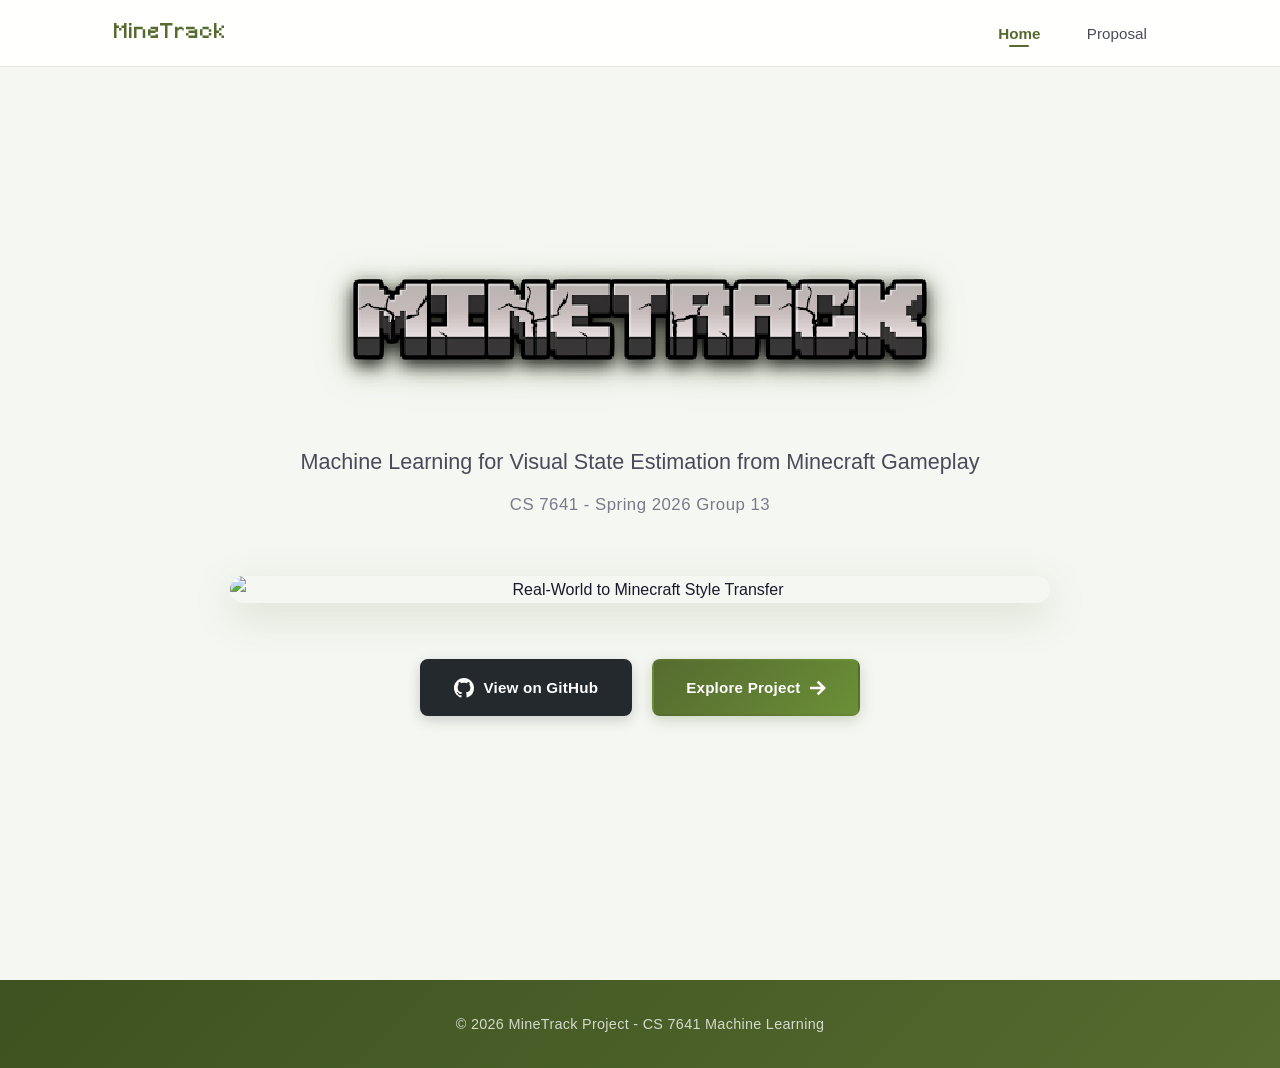
==== commit a5a2e36b: "added placeholder visual" ====
--- a/index.html
+++ b/index.html
@@ -26,21 +26,9 @@
                     <p class="hero-description">CS 7641 - Spring 2026 Group 13</p>
                 </div>
                 
-                <!-- <div class="visual-showcase">
-                    <div class="placeholder-visual">
-                        <div class="visual-content">
-                            <div class="plot-placeholder">
-                                <div class="animated-dots">
-                                    <div class="dot"></div>
-                                    <div class="dot"></div>
-                                    <div class="dot"></div>
-                                </div>
-                                <p>Your Research Visualization</p>
-                                <small>Add your plots, animations, or GIFs here</small>
-                            </div>
-                        </div>
-                    </div>
-                </div> -->
+                <div class="visual-showcase">
+                    <img src="media/images/real-to-craft-example.gif" alt="Real-World to Minecraft Style Transfer" class="showcase-gif">
+                </div> 
 
                 <div class="action-buttons">
                     <a href="#" class="btn btn-github" id="github-btn">
--- a/style.css
+++ b/style.css
@@ -161,20 +161,7 @@
     margin-top: 1.75rem;
     margin-bottom: 0.8rem;
     font-weight: 600;
-    font-size: 1.05rem;
-    display: flex;
-    align-items: center;
-    gap: 0.5rem;
-}
-
-.content-panel h4::before {
-    content: '';
-    display: inline-block;
-    width: 6px;
-    height: 6px;
-    background-color: var(--green-medium);
-    border-radius: 50%;
-    flex-shrink: 0;
+    font-size: 1.2rem;
 }
 
 .content-panel p {
@@ -457,6 +444,15 @@
     z-index: 1;
     color: white;
     text-align: center;
+    width: 100%;
+}
+
+.showcase-gif {
+    width: 100%;
+    border-radius: var(--radius-lg);
+    display: block;
+    object-fit: cover;
+    box-shadow: var(--shadow-lg);
 }
 
 .plot-placeholder {
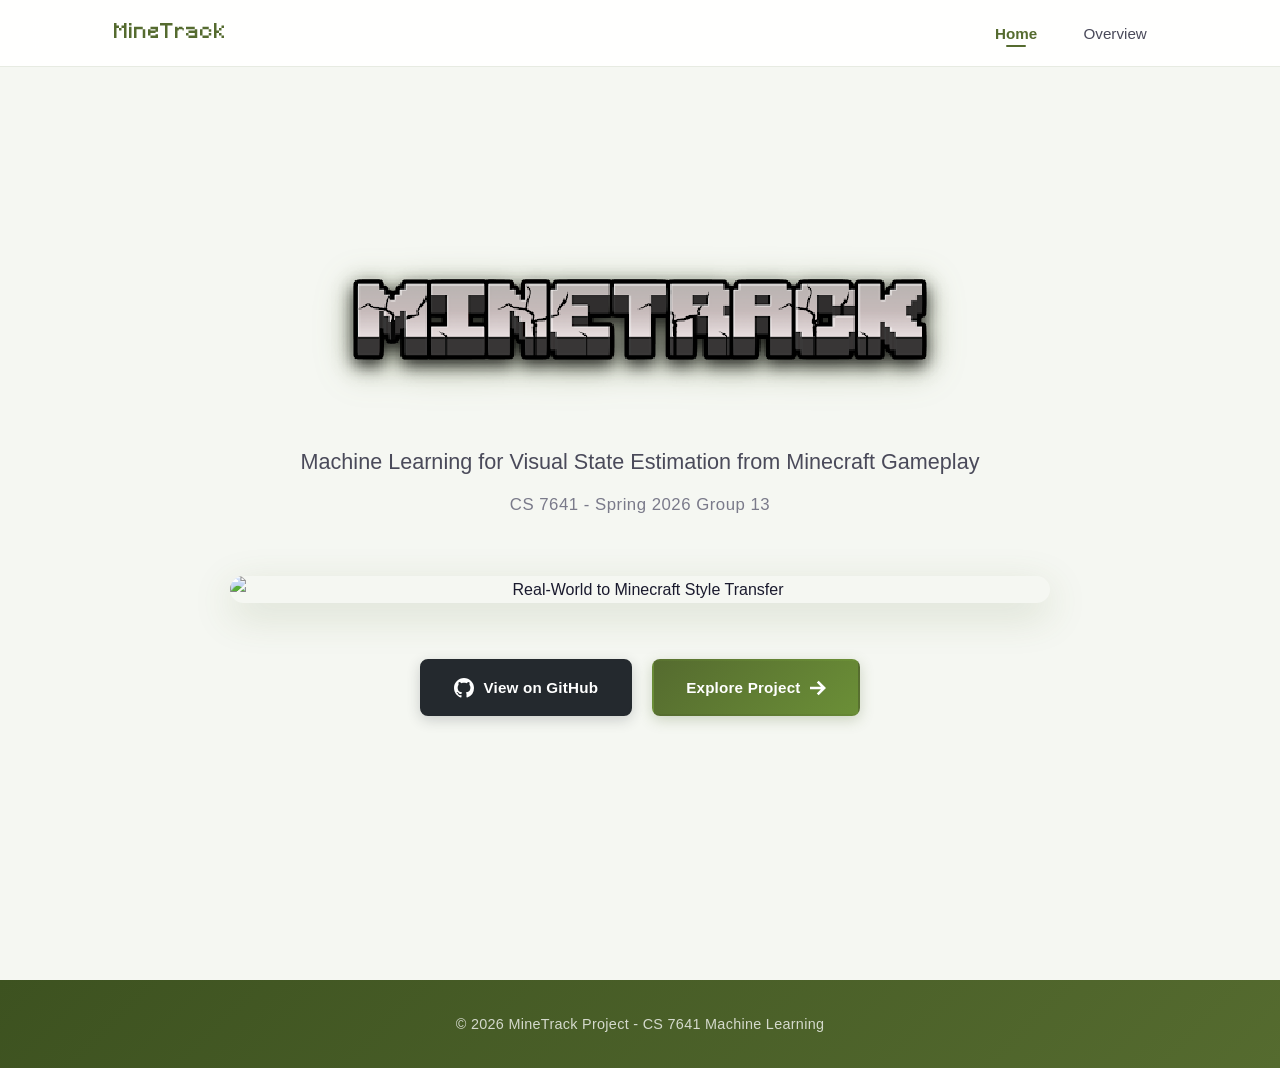
==== commit cb413210: "dereferenced proposal. overview is primary" ====
--- a/index.html
+++ b/index.html
@@ -12,7 +12,7 @@
             <a href="index.html" class="nav-brand">MineTrack</a>
             <ul>
                 <li><a href="index.html" class="active">Home</a></li>
-                <li><a href="proposal.html">Proposal</a></li>
+                <li><a href="overview.html">Overview</a></li>
             </ul>
         </div>
     </nav>
@@ -31,13 +31,13 @@
                 </div> 
 
                 <div class="action-buttons">
-                    <a href="#" class="btn btn-github" id="github-btn">
+                    <a href="https://github.gatech.edu/omediratta3/MineTrack" class="btn btn-github" id="github-btn">
                         <svg class="github-icon" viewBox="0 0 24 24" width="20" height="20">
                             <path fill="currentColor" d="M12 0C5.37 0 0 5.37 0 12c0 5.31 3.435 9.795 8.205 11.385.6.105.825-.255.825-.57 0-.285-.015-1.23-.015-2.235-3.015.555-3.795-.735-4.035-1.41-.135-.345-.72-1.41-1.23-1.695-.42-.225-1.02-.78-.015-.795.945-.015 1.62.87 1.845 1.23 1.08 1.815 2.805 1.305 3.495.99.105-.78.42-1.305.765-1.605-2.67-.3-5.46-1.335-5.46-5.925 0-1.305.465-2.385 1.23-3.225-.12-.3-.54-1.53.12-3.18 0 0 1.005-.315 3.3 1.23.96-.27 1.98-.405 3-.405s2.04.135 3 .405c2.295-1.56 3.3-1.23 3.3-1.23.66 1.65.24 2.88.12 3.18.765.84 1.23 1.905 1.23 3.225 0 4.605-2.805 5.625-5.475 5.925.435.375.81 1.095.81 2.22 0 1.605-.015 2.895-.015 3.3 0 .315.225.69.825.57A12.02 12.02 0 0024 12c0-6.63-5.37-12-12-12z"/>
                         </svg>
                         View on GitHub
                     </a>
-                    <a href="proposal.html" class="btn btn-primary">
+                    <a href="overview.html" class="btn btn-primary">
                         Explore Project
                         <svg class="arrow-icon" viewBox="0 0 24 24" width="16" height="16">
                             <path fill="currentColor" d="M13.025 1l-2.847 2.828 6.176 6.176h-16.354v3.992h16.354l-6.176 6.176 2.847 2.828 10.975-11z"/>
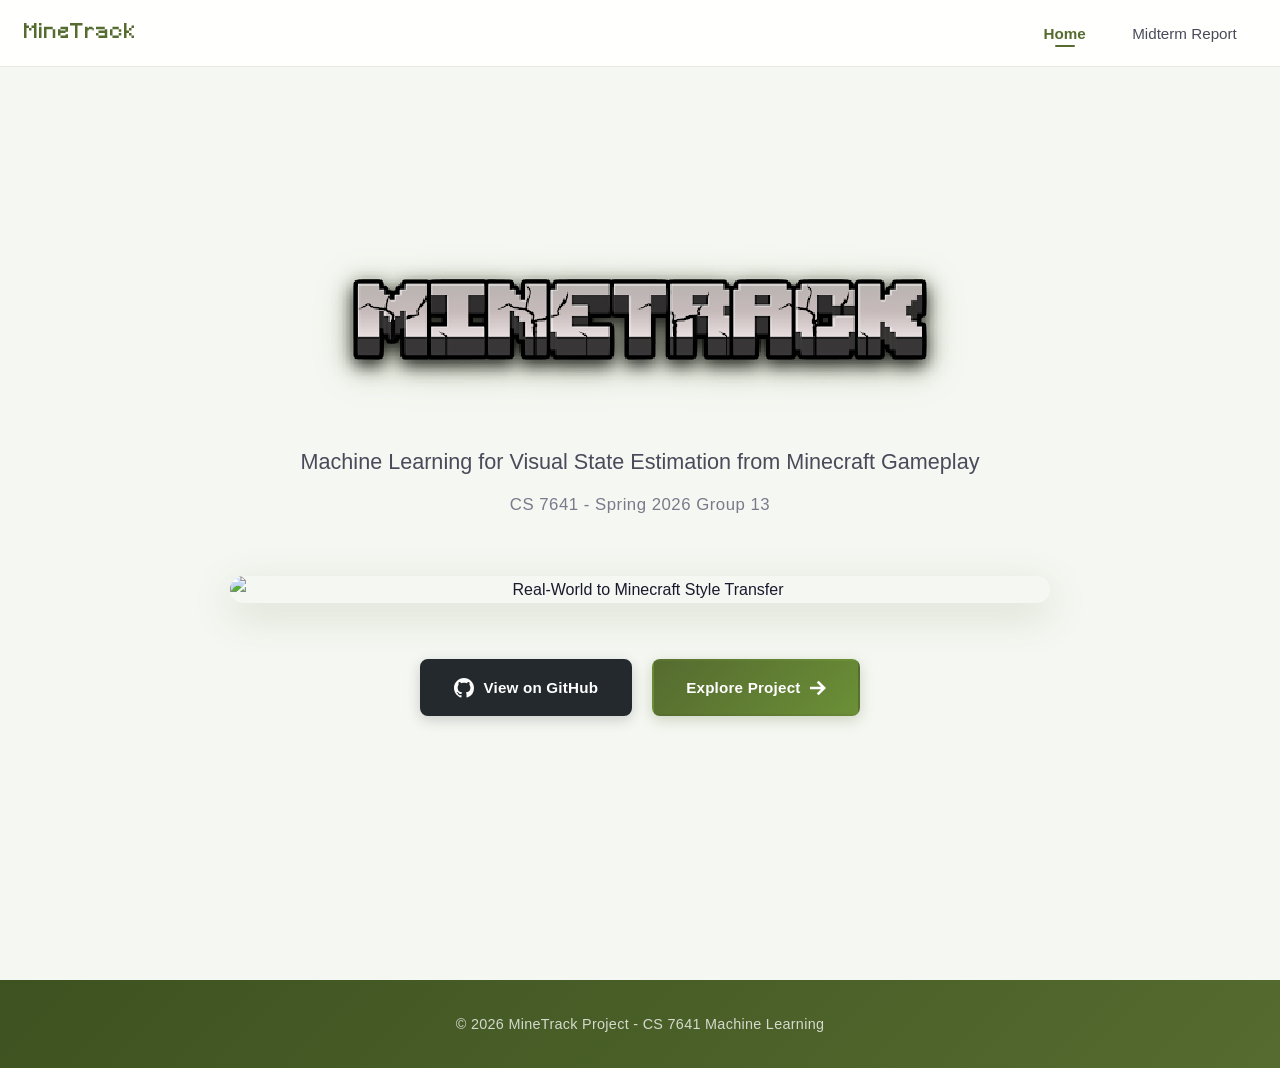
==== commit 4d38806f: "midterm report update" ====
--- a/index.html
+++ b/index.html
@@ -12,7 +12,7 @@
             <a href="index.html" class="nav-brand">MineTrack</a>
             <ul>
                 <li><a href="index.html" class="active">Home</a></li>
-                <li><a href="overview.html">Overview</a></li>
+                <li><a href="midterm.html">Midterm Report</a></li>
             </ul>
         </div>
     </nav>
@@ -37,7 +37,7 @@
                         </svg>
                         View on GitHub
                     </a>
-                    <a href="overview.html" class="btn btn-primary">
+                    <a href="midterm.html" class="btn btn-primary">
                         Explore Project
                         <svg class="arrow-icon" viewBox="0 0 24 24" width="16" height="16">
                             <path fill="currentColor" d="M13.025 1l-2.847 2.828 6.176 6.176h-16.354v3.992h16.354l-6.176 6.176 2.847 2.828 10.975-11z"/>
--- a/style.css
+++ b/style.css
@@ -53,7 +53,7 @@
 }
 
 .container {
-    max-width: 1100px;
+    max-width: 1280px;
     margin: 0 auto;
     padding: 0 24px;
 }
@@ -184,6 +184,52 @@
 
 .content-panel li::marker {
     color: var(--green-medium);
+}
+
+/* ===== Figure Layouts ===== */
+.figure-pair-block {
+    margin: 1.25rem 0 1.5rem;
+}
+
+.figure-pair-grid {
+    display: grid;
+    grid-template-columns: repeat(2, minmax(0, 1fr));
+    gap: 1rem;
+}
+
+.figure-pair-grid img {
+    width: 100%;
+    height: auto;
+    display: block;
+    border-radius: var(--radius-sm);
+}
+
+.figure-pair-block figcaption {
+    margin-top: 0.6rem;
+    text-align: center;
+    font-style: italic;
+    color: var(--text-secondary);
+}
+
+.figure-pair-separate-captions {
+    margin: 1.25rem 0 1.5rem;
+}
+
+.figure-cell {
+    margin: 0;
+}
+
+.figure-cell figcaption {
+    margin-top: 0.6rem;
+    text-align: center;
+    font-style: italic;
+    color: var(--text-secondary);
+}
+
+@media (max-width: 900px) {
+    .figure-pair-grid {
+        grid-template-columns: 1fr;
+    }
 }
 
 /* ===== Header ===== */
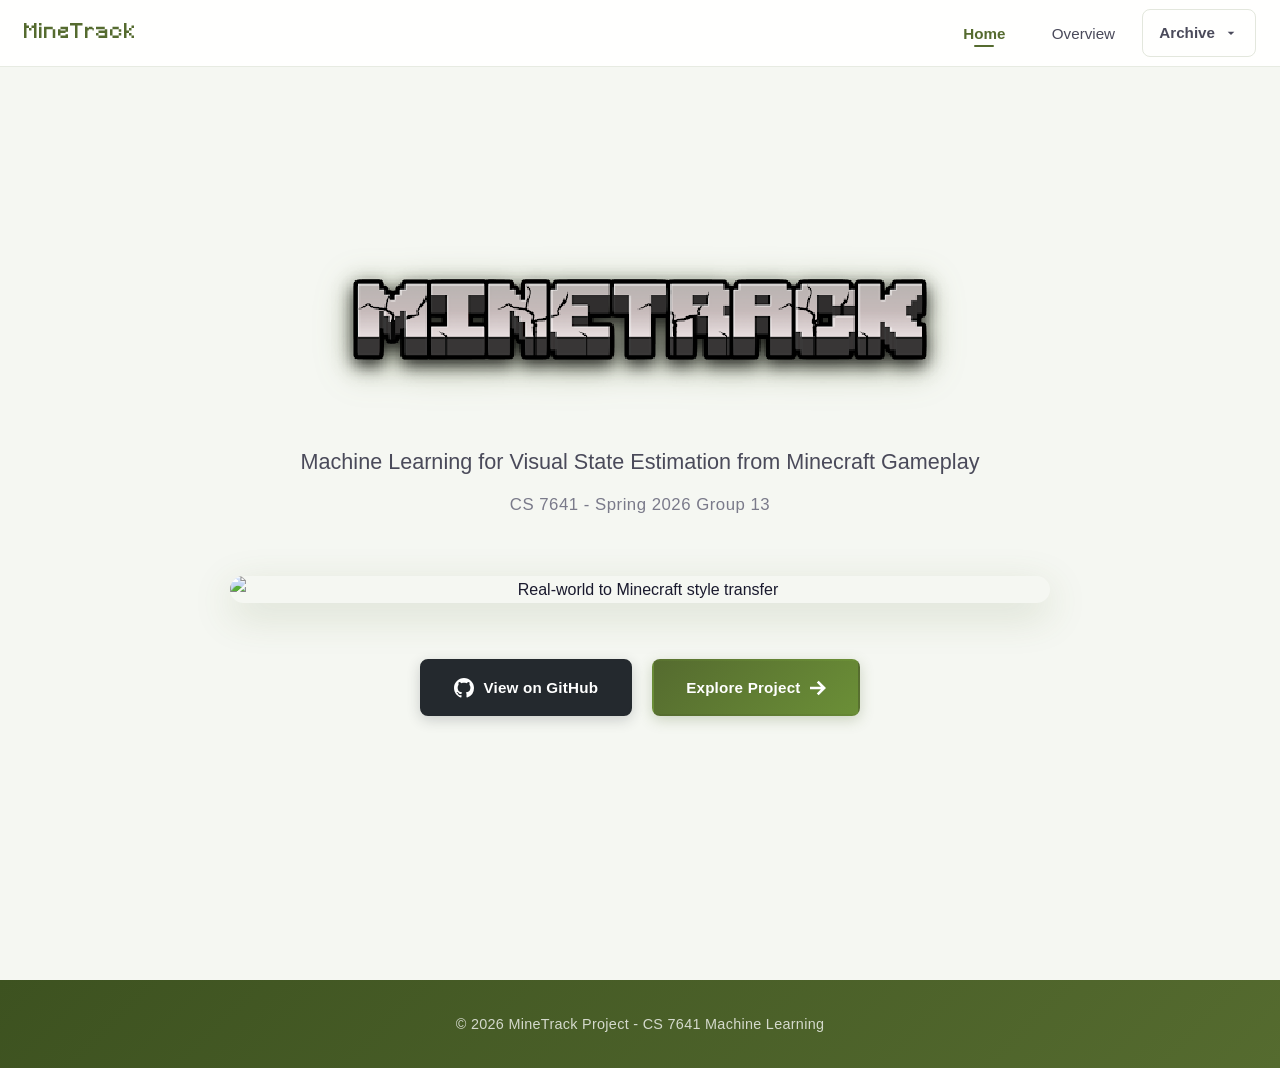
==== commit 8747edff: "improved styling and focused overview page" ====
--- a/index.html
+++ b/index.html
@@ -4,7 +4,9 @@
     <meta charset="UTF-8">
     <meta name="viewport" content="width=device-width, initial-scale=1.0">
     <title>MineTrack - Machine Learning Project</title>
-    <link rel="stylesheet" href="style.css">    <script src=\"script.js\" defer></script></head>
+    <link rel="stylesheet" href="style.css">
+    <script src="script.js" defer></script>
+</head>
 <body>
 
     <nav>
@@ -12,7 +14,19 @@
             <a href="index.html" class="nav-brand">MineTrack</a>
             <ul>
                 <li><a href="index.html" class="active">Home</a></li>
-                <li><a href="midterm.html">Midterm Report</a></li>
+                <li><a href="overview.html">Overview</a></li>
+                <li class="nav-dropdown">
+                    <button type="button" class="archive-toggle nav-dropdown-toggle" data-archive-toggle aria-expanded="false" aria-controls="archive-panel">
+                        <span data-archive-label>Archive</span>
+                        <svg class="archive-toggle-icon" viewBox="0 0 24 24" width="16" height="16" aria-hidden="true">
+                            <path fill="currentColor" d="M7 10l5 5 5-5z"/>
+                        </svg>
+                    </button>
+                    <div class="archive-panel nav-dropdown-panel" id="archive-panel" data-archive-panel hidden>
+                        <a href="proposal.html" class="archive-panel-link">Proposal</a>
+                        <a href="midterm.html" class="archive-panel-link">Midterm Checkpoint</a>
+                    </div>
+                </li>
             </ul>
         </div>
     </nav>
@@ -25,10 +39,10 @@
                     <p class="hero-subtitle">Machine Learning for Visual State Estimation from Minecraft Gameplay</p>
                     <p class="hero-description">CS 7641 - Spring 2026 Group 13</p>
                 </div>
-                
+
                 <div class="visual-showcase">
-                    <img src="media/images/real-to-craft-example.gif" alt="Real-World to Minecraft Style Transfer" class="showcase-gif">
-                </div> 
+                    <img src="media/images/real-to-craft-example.gif" alt="Real-world to Minecraft style transfer" class="showcase-gif">
+                </div>
 
                 <div class="action-buttons">
                     <a href="https://github.gatech.edu/omediratta3/MineTrack" class="btn btn-github" id="github-btn">
@@ -37,13 +51,14 @@
                         </svg>
                         View on GitHub
                     </a>
-                    <a href="midterm.html" class="btn btn-primary">
+                    <a href="overview.html" class="btn btn-primary">
                         Explore Project
                         <svg class="arrow-icon" viewBox="0 0 24 24" width="16" height="16">
                             <path fill="currentColor" d="M13.025 1l-2.847 2.828 6.176 6.176h-16.354v3.992h16.354l-6.176 6.176 2.847 2.828 10.975-11z"/>
                         </svg>
                     </a>
                 </div>
+
             </section>
         </div>
     </main>
@@ -54,4 +69,4 @@
         </div>
     </footer>
 </body>
-</html>+</html>
--- a/style.css
+++ b/style.css
@@ -43,7 +43,8 @@
     scroll-behavior: smooth;
 }
 
-body {
+body,
+body.report-page {
     font-family: var(--font-body);
     line-height: 1.7;
     color: var(--text-primary);
@@ -71,17 +72,15 @@
     transform: translateY(0);
 }
 
-/* Stagger delay classes for sequential reveal */
 .fade-delay-1 { transition-delay: 0.1s; }
 .fade-delay-2 { transition-delay: 0.2s; }
 .fade-delay-3 { transition-delay: 0.3s; }
 .fade-delay-4 { transition-delay: 0.4s; }
 
-/* ===== Minecraft Title Utility ===== */
 .minecraft-title {
     font-family: var(--font-minecraft);
     font-weight: 400;
-    text-shadow: 2px 2px 0px rgba(0,0,0,0.15);
+    text-shadow: 2px 2px 0 rgba(0, 0, 0, 0.15);
     letter-spacing: 1px;
 }
 
@@ -204,26 +203,20 @@
     border-radius: var(--radius-sm);
 }
 
-.figure-pair-block figcaption {
-    margin-top: 0.6rem;
-    text-align: center;
-    font-style: italic;
-    color: var(--text-secondary);
-}
-
-.figure-pair-separate-captions {
-    margin: 1.25rem 0 1.5rem;
-}
-
-.figure-cell {
-    margin: 0;
-}
-
+.figure-pair-block figcaption,
 .figure-cell figcaption {
     margin-top: 0.6rem;
     text-align: center;
     font-style: italic;
     color: var(--text-secondary);
+}
+
+.figure-pair-separate-captions {
+    margin: 1.25rem 0 1.5rem;
+}
+
+.figure-cell {
+    margin: 0;
 }
 
 @media (max-width: 900px) {
@@ -261,7 +254,6 @@
     -webkit-backdrop-filter: blur(16px);
     padding: 0;
     box-shadow: 0 1px 0 rgba(85, 107, 47, 0.08);
-    border-bottom: none;
     position: sticky;
     top: 0;
     z-index: 1000;
@@ -303,6 +295,41 @@
 
 nav li {
     margin: 0;
+}
+
+.nav-dropdown {
+    position: relative;
+}
+
+.nav-dropdown-toggle {
+    appearance: none;
+    border: 0;
+    background: transparent;
+    font: inherit;
+    cursor: pointer;
+    display: inline-flex;
+    align-items: center;
+    gap: 0.35rem;
+}
+
+.nav-dropdown-toggle::after {
+    display: none;
+}
+
+.nav-dropdown-panel {
+    position: absolute;
+    top: calc(100% + 0.55rem);
+    right: 0;
+    z-index: 1200;
+    min-width: 210px;
+    padding: 0.45rem;
+    border-radius: var(--radius-md);
+    background: rgba(255, 255, 255, 0.98);
+    border: 1px solid rgba(85, 107, 47, 0.12);
+    box-shadow: var(--shadow-lg);
+    display: flex;
+    flex-direction: column;
+    gap: 0.4rem;
 }
 
 nav a {
@@ -424,7 +451,6 @@
     animation: subtitleFadeIn 1s 0.35s cubic-bezier(0.22, 1, 0.36, 1) both;
 }
 
-/* ===== Hero Logo ===== */
 .hero-logo {
     max-width: 720px;
     width: 100%;
@@ -435,7 +461,6 @@
     animation: titleFadeIn 1s cubic-bezier(0.22, 1, 0.36, 1) forwards;
 }
 
-/* ===== Visual Showcase ===== */
 .visual-showcase {
     width: 100%;
     max-width: 820px;
@@ -464,15 +489,11 @@
 .placeholder-visual::before {
     content: '';
     position: absolute;
-    top: 0;
-    left: 0;
-    right: 0;
-    bottom: 0;
+    inset: 0;
     background: url('data:image/svg+xml,<svg xmlns="http://www.w3.org/2000/svg" viewBox="0 0 100 100"><defs><pattern id="grid" width="10" height="10" patternUnits="userSpaceOnUse"><path d="M 10 0 L 0 0 0 10" fill="none" stroke="%23ffffff" stroke-width="0.5" opacity="0.1"/></pattern></defs><rect width="100" height="100" fill="url(%23grid)"/></svg>') repeat;
     opacity: 0.3;
 }
 
-/* Decorative floating shapes */
 .placeholder-visual::after {
     content: '';
     position: absolute;
@@ -480,7 +501,7 @@
     right: -20%;
     width: 400px;
     height: 400px;
-    background: radial-gradient(circle, rgba(255,255,255,0.08) 0%, transparent 70%);
+    background: radial-gradient(circle, rgba(255, 255, 255, 0.08) 0%, transparent 70%);
     border-radius: 50%;
     pointer-events: none;
 }
@@ -603,16 +624,139 @@
     background: linear-gradient(135deg, var(--green-medium), var(--green-light));
 }
 
-.github-icon, .arrow-icon {
+.github-icon, .arrow-icon, .archive-toggle-icon {
     flex-shrink: 0;
 }
 
-.arrow-icon {
+.arrow-icon,
+.archive-toggle-icon {
     transition: transform var(--transition-fast);
 }
 
 .btn-primary:hover .arrow-icon {
     transform: translateX(4px);
+}
+
+.archive-toggle {
+    display: inline-flex;
+    align-items: center;
+    justify-content: center;
+    gap: 0.5rem;
+    padding: 0.8rem 1.2rem;
+    border-radius: 999px;
+    border: 1px solid rgba(85, 107, 47, 0.16);
+    background: rgba(255, 255, 255, 0.82);
+    color: var(--green-dark);
+    font-weight: 600;
+    font-size: 0.95rem;
+    cursor: pointer;
+    box-shadow: var(--shadow-sm);
+    transition: background-color var(--transition-fast), box-shadow var(--transition-fast), transform var(--transition-fast);
+}
+
+.archive-toggle:hover {
+    background: rgba(255, 255, 255, 0.96);
+    box-shadow: var(--shadow-md);
+    transform: translateY(-2px);
+}
+
+.nav-dropdown-toggle.archive-toggle {
+    width: 100%;
+    justify-content: space-between;
+    padding: 0.6rem 1rem;
+    border-radius: var(--radius-sm);
+    background: transparent;
+    box-shadow: none;
+    color: var(--text-secondary);
+}
+
+.nav-dropdown-toggle.archive-toggle:hover,
+.nav-dropdown-toggle.archive-toggle[aria-expanded="true"] {
+    background: var(--green-pale);
+    color: var(--green-primary);
+    box-shadow: none;
+    transform: none;
+}
+
+.nav-dropdown-toggle.archive-toggle.active {
+    background: var(--green-pale);
+    color: var(--green-primary);
+    font-weight: 600;
+}
+
+.nav-dropdown-toggle.archive-toggle[aria-expanded="true"] .archive-toggle-icon {
+    transform: rotate(180deg);
+}
+
+.nav-dropdown-panel[hidden] {
+    display: none;
+}
+
+.nav-dropdown-panel .archive-panel-link {
+    margin-top: 0;
+    padding: 0.65rem 0.85rem;
+    border-radius: 10px;
+}
+
+.archive-toggle[aria-expanded="true"] .archive-toggle-icon {
+    transform: rotate(180deg);
+}
+
+.archive-panel {
+    margin-top: 0.8rem;
+    overflow: hidden;
+    max-height: 0;
+    opacity: 0;
+    transition: max-height 0.26s ease, opacity 0.22s ease;
+}
+
+.archive-panel.open {
+    opacity: 1;
+}
+
+.archive-panel-link {
+    display: block;
+    text-decoration: none;
+    color: var(--green-dark);
+    background: rgba(255, 255, 255, 0.9);
+    border: 1px solid rgba(85, 107, 47, 0.1);
+    box-shadow: var(--shadow-sm);
+    padding: 0.9rem 1rem;
+    margin-top: 0.5rem;
+    border-radius: var(--radius-md);
+    transition: background-color var(--transition-fast), transform var(--transition-fast);
+}
+
+.archive-panel-link:hover {
+    background: white;
+    transform: translateY(-2px);
+}
+
+.archive-links {
+    display: flex;
+    flex-wrap: wrap;
+    gap: 0.85rem;
+}
+
+.archive-chip {
+    display: inline-flex;
+    align-items: center;
+    justify-content: center;
+    gap: 0.45rem;
+    padding: 0.65rem 1rem;
+    border-radius: 999px;
+    text-decoration: none;
+    color: var(--green-dark);
+    background: var(--green-pale);
+    border: 1px solid rgba(85, 107, 47, 0.12);
+    font-weight: 600;
+    transition: transform var(--transition-fast), box-shadow var(--transition-fast), background-color var(--transition-fast);
+}
+
+.archive-chip:hover {
+    transform: translateY(-2px);
+    box-shadow: var(--shadow-sm);
+    background-color: #f0f6e1;
 }
 
 /* ===== Section Styling ===== */
@@ -661,7 +805,111 @@
     padding-left: 1.4rem;
 }
 
-/* ===== Content Pages ===== */
+/* ===== Report Layout ===== */
+.report-shell {
+    display: grid;
+    grid-template-columns: minmax(220px, 260px) minmax(0, 1fr);
+    gap: clamp(1.25rem, 2.2vw, 2.75rem);
+    align-items: start;
+    width: min(100%, 1720px);
+    margin: 0 auto;
+    padding: 0 clamp(16px, 2.5vw, 32px);
+}
+
+.report-sidebar {
+    position: sticky;
+    top: 6rem;
+    align-self: start;
+    padding-top: 0.75rem;
+}
+
+.report-sidebar [data-scrollspy] {
+    width: 100%;
+}
+
+.scrollspy-track {
+    max-height: calc(100vh - 8rem);
+    overflow-y: auto;
+    scrollbar-width: none;
+    -ms-overflow-style: none;
+    padding-right: 0.25rem;
+}
+
+.scrollspy-track::-webkit-scrollbar {
+    display: none;
+}
+
+.scrollspy-list {
+    list-style: none;
+    margin: 0;
+    padding: 0;
+    display: flex;
+    flex-direction: column;
+    gap: 0.2rem;
+}
+
+.scrollspy-list a {
+    display: block;
+    text-decoration: none;
+    color: var(--text-secondary);
+    padding: 0.55rem 0.8rem 0.55rem 0;
+    border-left: 3px solid transparent;
+    padding-left: 0.8rem;
+    transition: color var(--transition-fast), border-color var(--transition-fast), transform var(--transition-fast);
+}
+
+.scrollspy-list a:hover {
+    color: var(--green-dark);
+    border-left-color: rgba(107, 143, 55, 0.45);
+    transform: translateX(2px);
+}
+
+.scrollspy-list a.active {
+    color: var(--green-dark);
+    border-left-color: var(--green-primary);
+    font-weight: 700;
+}
+
+.scrollspy-list .scrollspy-subsection {
+    padding-left: 1.8rem;
+    font-size: 0.92rem;
+    color: var(--text-muted);
+}
+
+.report-main {
+    min-width: 0;
+    width: 100%;
+    max-width: 1280px;
+    margin: 0 auto;
+}
+
+.report-page-title {
+    margin-bottom: 1rem;
+}
+
+.report-page-title h1 {
+    font-family: var(--font-minecraft);
+    font-size: 2rem;
+    color: var(--green-dark);
+    line-height: 1.4;
+}
+
+.report-placeholder {
+    margin-top: 1.25rem;
+    padding: 1rem 1.1rem;
+    border-radius: var(--radius-sm);
+    background: linear-gradient(180deg, rgba(232, 240, 216, 0.55), rgba(232, 240, 216, 0.24));
+    border: 1px dashed rgba(85, 107, 47, 0.28);
+}
+
+.report-placeholder p:last-child {
+    margin-bottom: 0;
+}
+
+.section-anchor {
+    scroll-margin-top: 7rem;
+}
+
 .content {
     max-width: 800px;
     margin: 0 auto;
@@ -751,12 +999,10 @@
     border-bottom: none;
 }
 
-/* ===== Data Stats ===== */
 .data-stats, .results-table {
     margin: 1.5rem 0;
 }
 
-/* ===== Visualization Placeholder ===== */
 .visualization-placeholder {
     background-color: var(--green-pale);
     border: 2px dashed rgba(85, 107, 47, 0.2);
@@ -767,7 +1013,6 @@
     color: var(--text-muted);
 }
 
-/* ===== Strengths and Limitations ===== */
 .strengths-limitations {
     display: grid;
     grid-template-columns: 1fr 1fr;
@@ -820,6 +1065,13 @@
 }
 
 /* ===== Responsive Design ===== */
+@media (max-width: 1100px) {
+    .report-shell {
+        grid-template-columns: 220px minmax(0, 1fr);
+        gap: 1.5rem;
+    }
+}
+
 @media (max-width: 768px) {
     header h1 {
         font-size: 2rem;
@@ -836,10 +1088,6 @@
         gap: 0.25rem;
     }
 
-    nav li {
-        margin: 0;
-    }
-
     .hero-title {
         font-size: 2.4rem;
         letter-spacing: 1px;
@@ -876,6 +1124,43 @@
         border-radius: var(--radius-sm);
     }
 
+    .report-shell {
+        grid-template-columns: 1fr;
+        padding: 0 16px;
+        gap: 1rem;
+    }
+
+    .report-sidebar {
+        position: static;
+        order: -1;
+        padding-top: 0;
+    }
+
+    .scrollspy-list {
+        display: grid;
+        grid-template-columns: repeat(auto-fit, minmax(170px, 1fr));
+        gap: 0.35rem;
+    }
+
+    .scrollspy-list a,
+    .scrollspy-list .scrollspy-subsection {
+        border-left-width: 0;
+        border-bottom: 3px solid transparent;
+        padding: 0.65rem 0.6rem;
+    }
+
+    .scrollspy-list a.active {
+        border-bottom-color: var(--green-primary);
+    }
+
+    .scrollspy-list .scrollspy-subsection {
+        padding-left: 0.6rem;
+    }
+
+    .report-page-title h1 {
+        font-size: 1.45rem;
+    }
+
     .content-panel h2 {
         font-size: 1.35rem;
     }
@@ -885,10 +1170,7 @@
         gap: 1rem;
     }
 
-    .container {
-        padding: 0 16px;
-    }
-
+    .container,
     .landing-container {
         padding: 0 16px;
     }
@@ -914,6 +1196,18 @@
     .btn {
         padding: 0.75rem 1.5rem;
         font-size: 0.9rem;
+    }
+
+    .archive-links {
+        flex-direction: column;
+    }
+
+    .archive-chip {
+        width: 100%;
+    }
+
+    .scrollspy-list {
+        grid-template-columns: 1fr;
     }
 }
 
@@ -945,4 +1239,4 @@
     line-height: 1.5;
     color: var(--text-secondary);
     font-size: 0.92rem;
-}+}
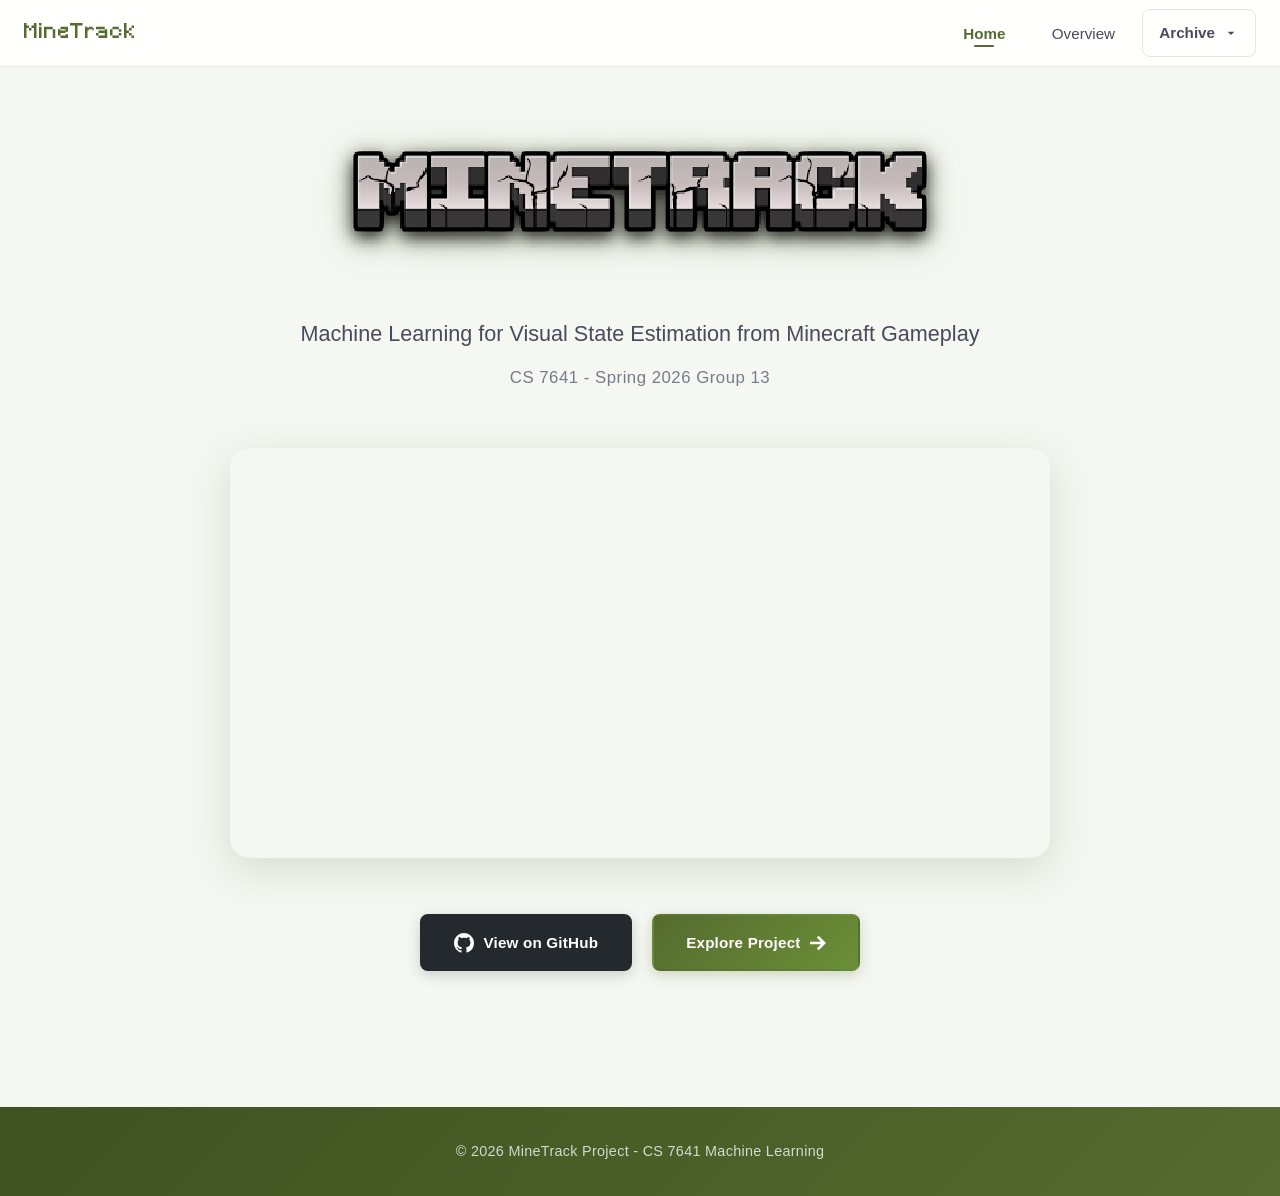
==== commit 3af1dc46: "preview video update" ====
--- a/index.html
+++ b/index.html
@@ -41,7 +41,9 @@
                 </div>
 
                 <div class="visual-showcase">
-                    <img src="media/images/real-to-craft-example.gif" alt="Real-world to Minecraft style transfer" class="showcase-gif">
+                    <video class="showcase-gif" autoplay muted loop playsinline aria-label="Model evaluation side-by-side comparison in Minecraft">
+                        <source src="media/images/videos/plains_eval_mlp_side_by_side_web.mp4" type="video/mp4">
+                    </video>
                 </div>
 
                 <div class="action-buttons">
